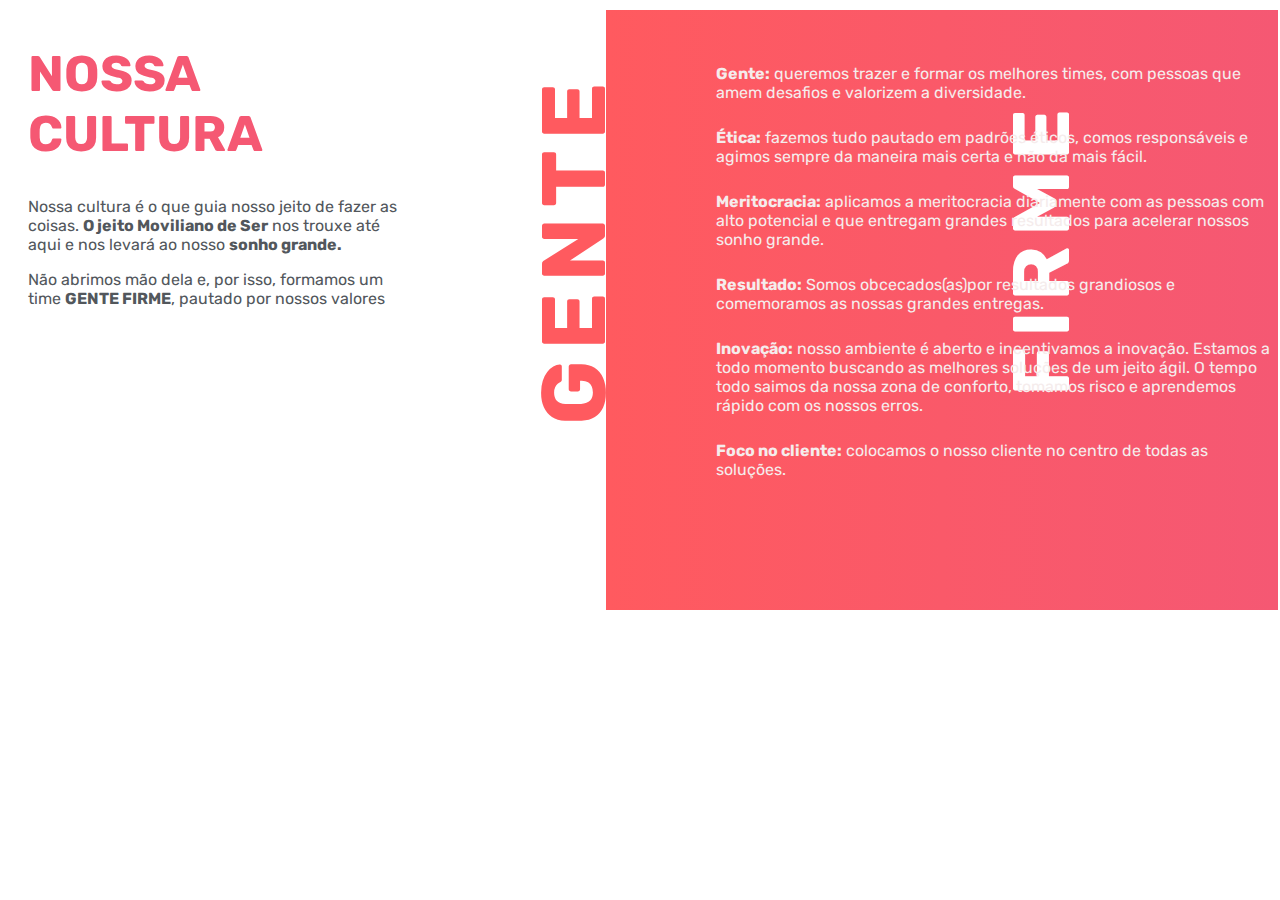
==== movile/index.html.html @ 2f1694f1 "altera" ====
<!DOCTYPE html>
<html>
    <head>
        <meta charset="UTF-8">
        <meta name="viewport" content="width=device-width, initial-scale=1.0">
        <title>Nossa Cultura - MOVILE</title>
        <link rel="stylesheet" href="style.css" type="text/css" media="screen">
        <link href="https://fonts.googleapis.com/css2?family=Rubik:wght@300;900&display=swap" rel="stylesheet">

    </head>
    <body>
        <div class="container">
            <div class="esquerda">
                <h1>nossa cultura</h1>
                <p>Nossa cultura é o que guia nosso jeito de fazer as coisas. <b>O jeito Moviliano de Ser</b> nos trouxe até aqui e nos levará ao nosso <b>sonho grande.</b></p>

                <p>Não abrimos mão dela e, por isso, formamos um time <b>GENTE FIRME</b>, pautado por nossos valores</p>
                <div class="gente-direita">
                    <h2>gente</h2>
                </div>
            </div>
            
            <div class="direita">
                <div class="firme-esquerda">
                    <h1>firme</h1>
                </div>
                <p><b>Gente:</b> queremos trazer e formar os melhores times, com pessoas que amem desafios e valorizem a diversidade.</p>
                <p><b>Ética:</b> fazemos tudo pautado em padrões éticos, comos responsáveis e agimos sempre da maneira mais certa e não da mais fácil.</p>
                <p><b>Meritocracia:</b> aplicamos a meritocracia diariamente com as pessoas com alto potencial e que entregam grandes resultados para acelerar nossos sonho grande.</p>
                <p><b>Resultado:</b> Somos obcecados(as)por resultados grandiosos e comemoramos as nossas grandes entregas.</p>
                <p><b>Inovação:</b> nosso ambiente é aberto e incentivamos a inovação. Estamos a todo momento buscando as melhores soluções de um jeito ágil. O tempo todo saimos da nossa zona de conforto, tomamos risco e aprendemos rápido com os nossos erros.</p>
                <p><b>Foco no cliente:</b> colocamos o nosso cliente no centro de todas as soluções.</p>
            </div>
        </div>    

    </body>
</html>
---- movile/style.css ----
body {
  width: 100%;
  height: 100%;
  
}

.container {
  display: flex;
  margin: 10px;
  font-family: 'Rubik', sans-serif;
}

.container h1, h2 {
  text-transform: uppercase;
}
.container .esquerda {
  width: 30%;
  height: 600px;
  padding-left: 10px;
  padding-right: 200px;
 
}
.container .esquerda p {
  color: #52575c
}
.container .direita p {
  color: rgb(245, 236, 236);
  position: relative;
  top: -150px;
  padding-bottom: 10px;
  margin-left: -90px;
}
.container .esquerda h1 {
  font:700 50px Rubik, sans-serif;
  color: #f55873;
}
.container .direita {
  width: 50%;
  height: 600px;
  float: right;
  padding-left: 200px;
  background: linear-gradient(to right, #ff5a5f, #f55873);
}
.esquerda .gente-direita {
  transform: rotate(270deg);
  letter-spacing: 10px;
  font: 700 60px/0 Rubik, sans-serif;
  float: left;
  color: #ff5a5f;
  margin-left: 370px;
  margin-top: -150px;
}
.direita .firme-esquerda {
  position: relative;
  transform: rotate(270deg);
  letter-spacing: 10px;
  font: 700 40px/0 Rubik, sans-serif;
  color: #fff;
  margin-top: 150px;
  
}
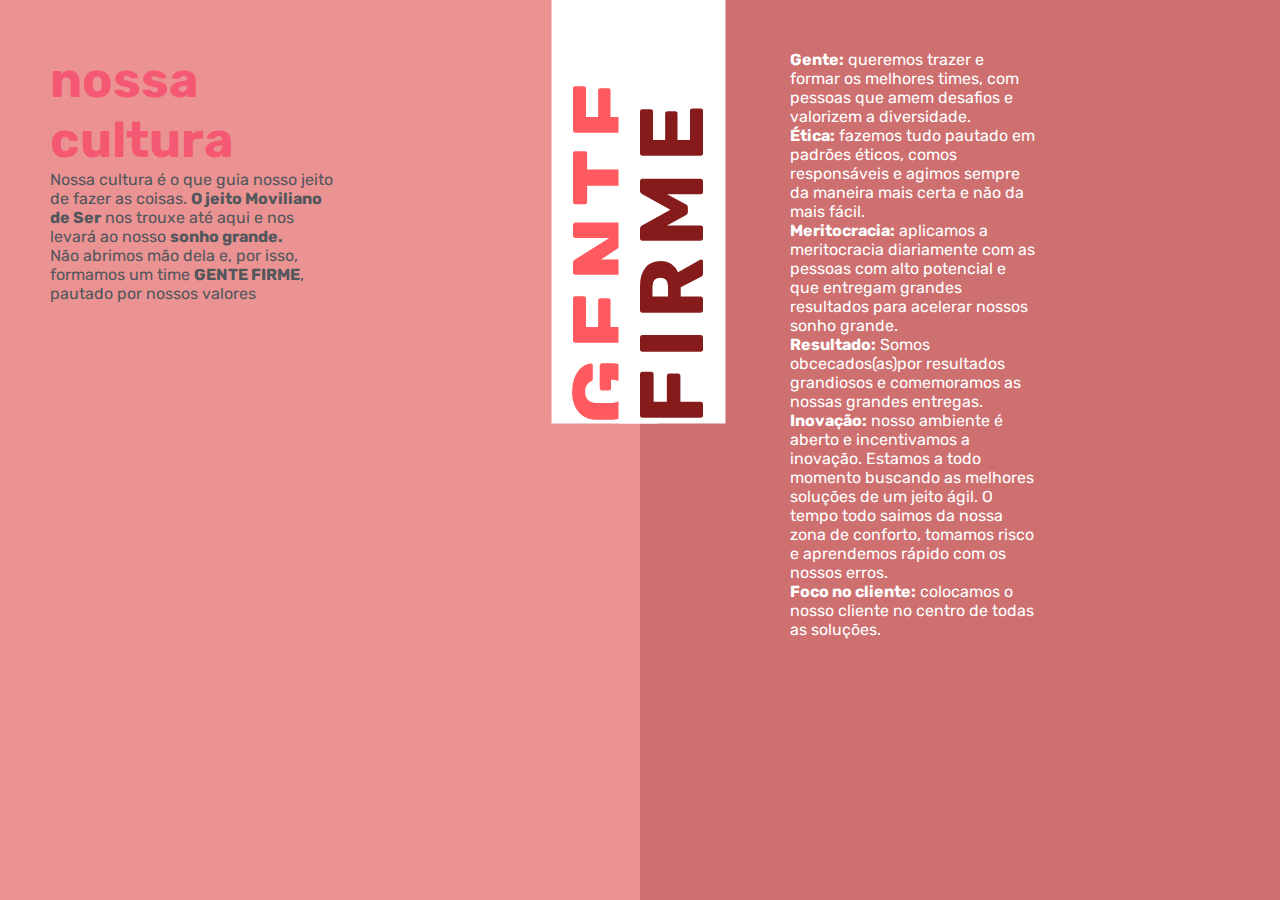
==== commit 3e3a89ff: "atualizando" ====
--- a/movile/index.html.html
+++ b/movile/index.html.html
@@ -11,25 +11,29 @@
     <body>
         <div class="container">
             <div class="esquerda">
-                <h1>nossa cultura</h1>
-                <p>Nossa cultura é o que guia nosso jeito de fazer as coisas. <b>O jeito Moviliano de Ser</b> nos trouxe até aqui e nos levará ao nosso <b>sonho grande.</b></p>
+                <div>
+                    <h1>nossa cultura</h1>
+                    <p>Nossa cultura é o que guia nosso jeito de fazer as coisas. <b>O jeito Moviliano de Ser</b> nos trouxe até aqui e nos levará ao nosso <b>sonho grande.</b></p>
 
-                <p>Não abrimos mão dela e, por isso, formamos um time <b>GENTE FIRME</b>, pautado por nossos valores</p>
-                <div class="gente-direita">
+                    <p>Não abrimos mão dela e, por isso, formamos um time <b>GENTE FIRME</b>, pautado por nossos valores</p>
+                </div>
+                <div class="gente">
                     <h2>gente</h2>
                 </div>
             </div>
             
             <div class="direita">
-                <div class="firme-esquerda">
-                    <h1>firme</h1>
+                <div class="firme">
+                    <h2>firme</h2>
                 </div>
-                <p><b>Gente:</b> queremos trazer e formar os melhores times, com pessoas que amem desafios e valorizem a diversidade.</p>
-                <p><b>Ética:</b> fazemos tudo pautado em padrões éticos, comos responsáveis e agimos sempre da maneira mais certa e não da mais fácil.</p>
-                <p><b>Meritocracia:</b> aplicamos a meritocracia diariamente com as pessoas com alto potencial e que entregam grandes resultados para acelerar nossos sonho grande.</p>
-                <p><b>Resultado:</b> Somos obcecados(as)por resultados grandiosos e comemoramos as nossas grandes entregas.</p>
-                <p><b>Inovação:</b> nosso ambiente é aberto e incentivamos a inovação. Estamos a todo momento buscando as melhores soluções de um jeito ágil. O tempo todo saimos da nossa zona de conforto, tomamos risco e aprendemos rápido com os nossos erros.</p>
-                <p><b>Foco no cliente:</b> colocamos o nosso cliente no centro de todas as soluções.</p>
+                <div>
+                    <p><b>Gente:</b> queremos trazer e formar os melhores times, com pessoas que amem desafios e valorizem a diversidade.</p>
+                    <p><b>Ética:</b> fazemos tudo pautado em padrões éticos, comos responsáveis e agimos sempre da maneira mais certa e não da mais fácil.</p>
+                    <p><b>Meritocracia:</b> aplicamos a meritocracia diariamente com as pessoas com alto potencial e que entregam grandes resultados para acelerar nossos sonho grande.</p>
+                    <p><b>Resultado:</b> Somos obcecados(as)por resultados grandiosos e comemoramos as nossas grandes entregas.</p>
+                    <p><b>Inovação:</b> nosso ambiente é aberto e incentivamos a inovação. Estamos a todo momento buscando as melhores soluções de um jeito ágil. O tempo todo saimos da nossa zona de conforto, tomamos risco e aprendemos rápido com os nossos erros.</p>
+                    <p><b>Foco no cliente:</b> colocamos o nosso cliente no centro de todas as soluções.</p>
+                </div>
             </div>
         </div>    
 
--- a/movile/style.css
+++ b/movile/style.css
@@ -1,7 +1,6 @@
-body {
+/*body {
   width: 100%;
-  height: 100%;
-  
+  height: 100%;  
 }
 
 .container {
@@ -14,10 +13,8 @@
   text-transform: uppercase;
 }
 .container .esquerda {
-  width: 30%;
-  height: 600px;
-  padding-left: 10px;
-  padding-right: 200px;
+  width: 60%;
+  display: flex;
  
 }
 .container .esquerda p {
@@ -25,20 +22,14 @@
 }
 .container .direita p {
   color: rgb(245, 236, 236);
-  position: relative;
-  top: -150px;
-  padding-bottom: 10px;
-  margin-left: -90px;
+  
 }
 .container .esquerda h1 {
   font:700 50px Rubik, sans-serif;
   color: #f55873;
 }
 .container .direita {
-  width: 50%;
-  height: 600px;
-  float: right;
-  padding-left: 200px;
+  display: flex;
   background: linear-gradient(to right, #ff5a5f, #f55873);
 }
 .esquerda .gente-direita {
@@ -55,9 +46,69 @@
   transform: rotate(270deg);
   letter-spacing: 10px;
   font: 700 40px/0 Rubik, sans-serif;
-  color: #fff;
+  color: rgb(134, 27, 27);
   margin-top: 150px;
   
+}*/
+
+* {
+  box-sizing: border-box;
+  margin: 0;
+  padding: 0;
+}
+
+a {
+  text-decoration: none;
+}
+
+.container {
+  width: 100%;
+  display: flex;
+  font-family:Rubik, sans-serif;
+}
+.container div {
+  width: 50%;
+}
+.container .esquerda {
+  display: flex;
+  height: 100vh;
+  background: rgb(235, 146, 146);
+  padding: 50px 5px 20px 50px;
+  color: #52575c
+}
+.container .esquerda h1 {
+  font:700 50px Rubik, sans-serif;
+  color: #f55873;
+}
+
+.container .gente {
+  position: fixed;
+  background: #fff;
+  transform: rotate(270deg);
+  letter-spacing: 10px;
+  font: 700 60px Rubik, sans-serif;
+  color: #ff5a5f;
+  margin-left: 235px;
+  text-transform: uppercase;
+}
+.container .direita {
+  display: flex;
+  background: rgb(206, 112, 112);
+  padding-left: 150px;
+  padding-top: 50px;
+  color:#fff
+}
+.container .firme {
+  position: fixed;
+  background: #fff;
+  transform: rotate(270deg);
+  letter-spacing: 10px;
+  font: 700 60px Rubik, sans-serif;
+  color: rgb(134, 27, 27);
+  margin-left: -438px;
+  text-transform: uppercase;
+ 
 }
 
 
+
